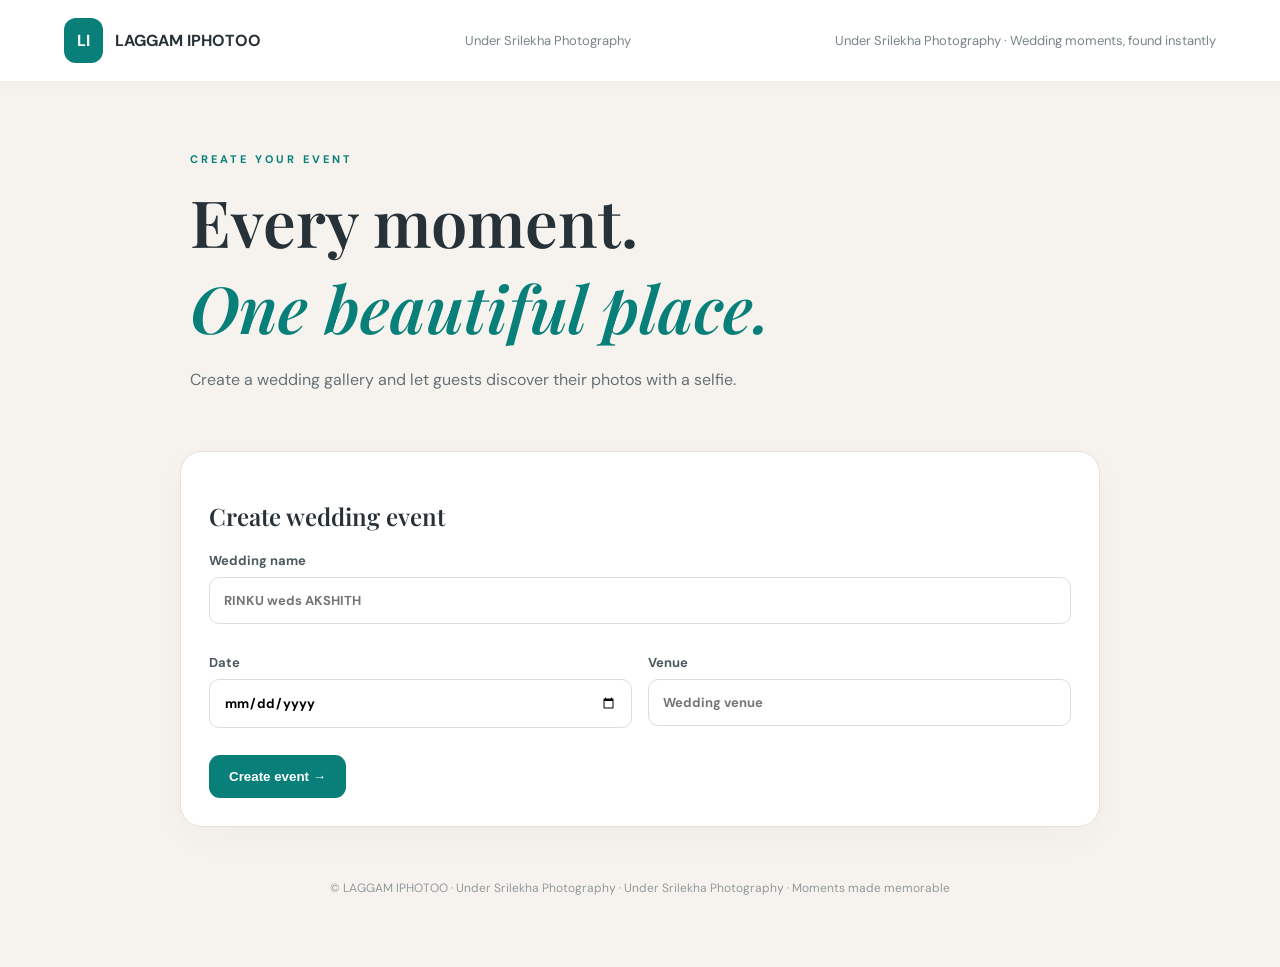
==== static/index.html @ aba1d972 "LAGGAM IPHOTOO wedding platform" ====
<!doctype html><html><head><meta charset="utf-8"><meta name="viewport" content="width=device-width,initial-scale=1"><title>LAGGAM IPHOTOO | Wedding memories</title><link rel="stylesheet" href="/static/style.css"></head><body><nav><div class="logo">LI</div><b>LAGGAM IPHOTOO</b><span>Under Srilekha Photography</span><span>Under Srilekha Photography · Wedding moments, found instantly</span></nav><main><section class="hero"><div class="eyebrow">CREATE YOUR EVENT</div><h1>Every moment.<br><em>One beautiful place.</em></h1><p>Create a wedding gallery and let guests discover their photos with a selfie.</p></section><section class="panel"><h2>Create wedding event</h2><form id="create"><label>Wedding name<input name="name" placeholder="RINKU weds AKSHITH" required></label><div class="two"><label>Date<input name="date" type="date"></label><label>Venue<input name="venue" placeholder="Wedding venue"></label></div><button>Create event →</button></form><div id="result"></div></section><footer>© LAGGAM IPHOTOO · Under Srilekha Photography · Under Srilekha Photography · Moments made memorable</footer></main><script>document.querySelector('#create').onsubmit=async e=>{e.preventDefault();let r=await fetch('/api/events',{method:'POST',body:new FormData(e.target)});let d=await r.json();document.querySelector('#result').innerHTML=`<div class="success">Event created: <b>${d.event.name}</b> · ${d.event.id}<br><a href="${d.admin_url}">Open event admin</a> · <a href="${d.guest_url}">Preview guest page</a><br><img class="qr" src="/api/events/${d.event.id}/qr" onerror="this.style.display='none'"><small>QR generation needs PUBLIC_BASE_URL configured.</small></div>`}</script></body></html>
---- static/style.css ----
@import url('https://fonts.googleapis.com/css2?family=DM+Sans:wght@400;500;700&family=Playfair+Display:wght@500;600;700&display=swap');:root{--teal:#087f78;--gold:#d6ad65;--ink:#263238;--cream:#fffaf2}*{box-sizing:border-box}body{margin:0;background:#f6f3ef;color:var(--ink);font-family:'DM Sans',sans-serif}nav{display:flex;align-items:center;gap:12px;padding:18px max(5vw,20px);background:white;box-shadow:0 2px 14px #00000008}nav span{margin-left:auto;color:#78858a;font-size:13px}.logo{background:var(--teal);color:white;font-weight:700;border-radius:12px;padding:12px 13px}main{max-width:960px;margin:36px auto;padding:0 20px}.hero{padding:35px 10px 24px}.eyebrow{letter-spacing:3px;color:var(--teal);font-size:11px;font-weight:700}.hero h1,.wedding h1{font:600 clamp(38px,7vw,65px) 'Playfair Display',serif;margin:12px 0}.hero h1 em{color:var(--teal)}.hero p{color:#657176;max-width:550px;line-height:1.7}.panel,.wedding{background:white;border:1px solid #e8e1d8;border-radius:22px;padding:28px;margin:18px 0;box-shadow:0 12px 35px #3b241008}.panel h2{font:600 24px 'Playfair Display',serif}label{display:block;font-size:13px;font-weight:700;margin:15px 0;color:#4c5a5d}input{display:block;width:100%;margin-top:8px;border:1px solid #d9dfdd;border-radius:10px;padding:14px;font:inherit;background:#fff}button{background:var(--teal);color:white;border:0;border-radius:11px;padding:14px 20px;font-weight:700;cursor:pointer;margin-top:12px}button:hover{filter:brightness(.94)}.two{display:grid;grid-template-columns:1fr 1fr;gap:16px}.success{margin-top:20px;padding:18px;background:#edf8f4;border-radius:12px;line-height:2}.qr{width:190px;max-width:100%;display:block;margin:15px auto}.wedding{text-align:center;padding:clamp(35px,8vw,75px) 25px;background:linear-gradient(135deg,#fffaf2,#f8e8df);border-color:#ead5b4}.wedding h1{font-size:clamp(35px,8vw,62px);color:#7d3045}.wedding p{color:#74656a;line-height:1.7}.ornament{color:var(--gold);margin:20px}.hidden{display:none}.gallery{display:grid;grid-template-columns:repeat(auto-fill,minmax(160px,1fr));gap:14px;margin-top:20px}.gallery article{background:#fff;border:1px solid #e6e6e6;border-radius:12px;overflow:hidden}.gallery img{width:100%;height:190px;object-fit:cover}.gallery a{display:block;padding:10px;color:var(--teal);font-weight:700}footer{text-align:center;color:#92999a;padding:35px;font-size:12px}@media(max-width:600px){main{margin:15px auto}.two{grid-template-columns:1fr}nav span{font-size:11px}.panel{padding:20px}}
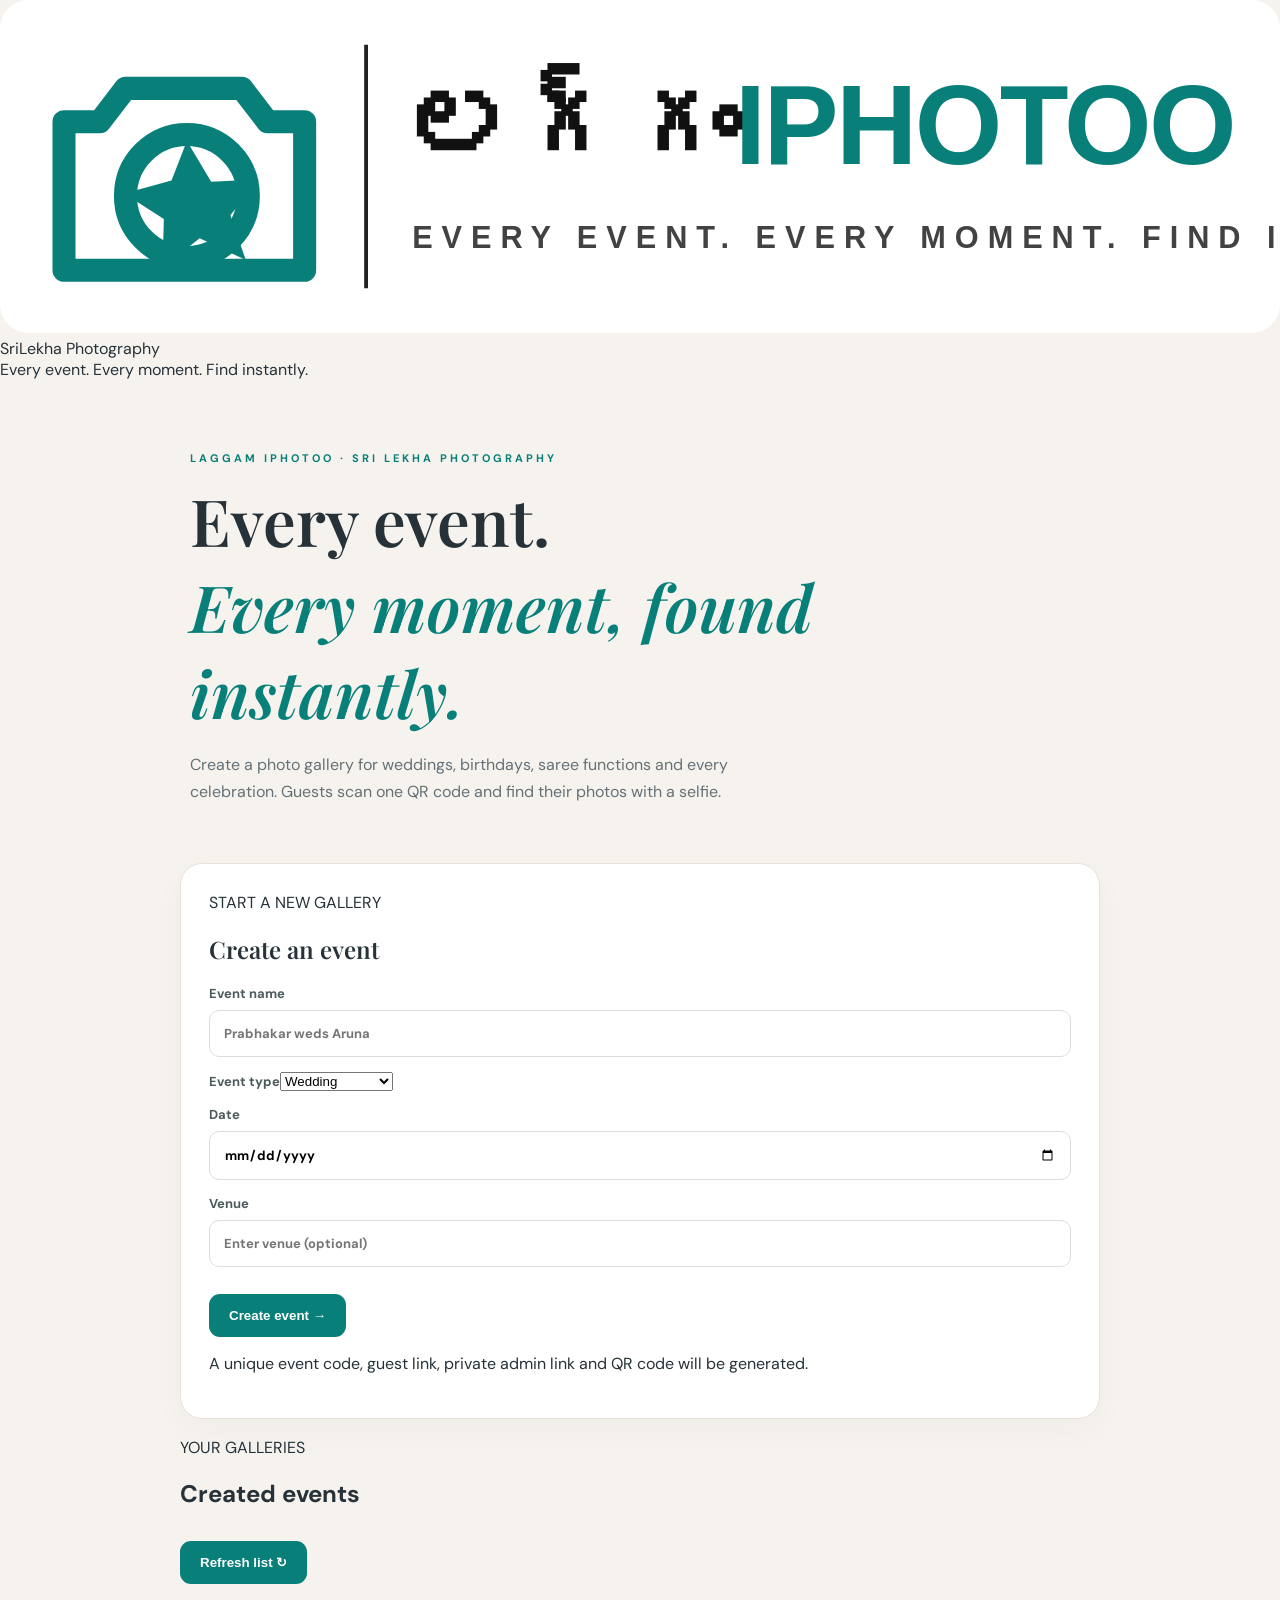
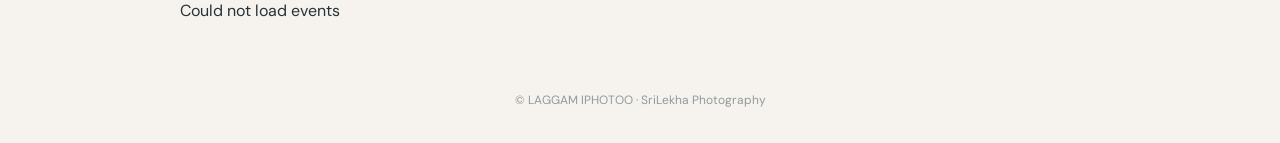
==== commit a8b81804: "Refresh event branding and event management UI" ====
--- a/static/index.html
+++ b/static/index.html
@@ -1 +1,37 @@
-<!doctype html><html><head><meta charset="utf-8"><meta name="viewport" content="width=device-width,initial-scale=1"><title>LAGGAM IPHOTOO | Wedding memories</title><link rel="stylesheet" href="/static/style.css"></head><body><nav><div class="logo">LI</div><b>LAGGAM IPHOTOO</b><span>Under Srilekha Photography</span><span>Under Srilekha Photography · Wedding moments, found instantly</span></nav><main><section class="hero"><div class="eyebrow">CREATE YOUR EVENT</div><h1>Every moment.<br><em>One beautiful place.</em></h1><p>Create a wedding gallery and let guests discover their photos with a selfie.</p></section><section class="panel"><h2>Create wedding event</h2><form id="create"><label>Wedding name<input name="name" placeholder="RINKU weds AKSHITH" required></label><div class="two"><label>Date<input name="date" type="date"></label><label>Venue<input name="venue" placeholder="Wedding venue"></label></div><button>Create event →</button></form><div id="result"></div></section><footer>© LAGGAM IPHOTOO · Under Srilekha Photography · Under Srilekha Photography · Moments made memorable</footer></main><script>document.querySelector('#create').onsubmit=async e=>{e.preventDefault();let r=await fetch('/api/events',{method:'POST',body:new FormData(e.target)});let d=await r.json();document.querySelector('#result').innerHTML=`<div class="success">Event created: <b>${d.event.name}</b> · ${d.event.id}<br><a href="${d.admin_url}">Open event admin</a> · <a href="${d.guest_url}">Preview guest page</a><br><img class="qr" src="/api/events/${d.event.id}/qr" onerror="this.style.display='none'"><small>QR generation needs PUBLIC_BASE_URL configured.</small></div>`}</script></body></html>+<!doctype html>
+<html lang="en"><head><meta charset="utf-8"><meta name="viewport" content="width=device-width,initial-scale=1"><meta name="theme-color" content="#087f78"><title>LAGGAM IPHOTOO | Every event, every moment</title><link rel="stylesheet" href="/static/style.css"></head>
+<body>
+<header class="site-header"><a class="brand" href="/"><img src="/static/logo.svg" alt="LAGGAM IPHOTOO logo"></a><div class="studio-name">SriLekha Photography</div><span class="header-tagline">Every event. Every moment. Find instantly.</span></header>
+<main class="shell">
+<section class="hero"><div class="eyebrow">LAGGAM IPHOTOO · SRI LEKHA PHOTOGRAPHY</div><h1>Every event.<br><em>Every moment, found instantly.</em></h1><p>Create a photo gallery for weddings, birthdays, saree functions and every celebration. Guests scan one QR code and find their photos with a selfie.</p></section>
+<section class="panel" id="create-panel"><div class="section-kicker">START A NEW GALLERY</div><h2>Create an event</h2><form id="create-form">
+<label>Event name<input name="name" placeholder="Prabhakar weds Aruna" maxlength="100" required></label>
+<div class="form-grid"><label>Event type<select name="event_type" required><option>Wedding</option><option>Birthday</option><option>Saree Function</option><option>Engagement</option><option>Reception</option><option>Anniversary</option><option>Other Event</option></select></label><label>Date<input name="date" type="date"></label></div>
+<label>Venue<input name="venue" placeholder="Enter venue (optional)" maxlength="160"></label>
+<button class="primary" type="submit">Create event <span>→</span></button><p class="form-note">A unique event code, guest link, private admin link and QR code will be generated.</p></form><div id="created-result" aria-live="polite"></div></section>
+<section class="events-section"><div class="events-heading"><div><div class="section-kicker">YOUR GALLERIES</div><h2>Created events</h2></div><button class="secondary small" id="refresh-events" type="button">Refresh list ↻</button></div><div id="events-list" class="events-grid"><p class="muted">Loading saved events…</p></div></section>
+</main><footer>© LAGGAM IPHOTOO <span>·</span> SriLekha Photography</footer>
+<script>
+const $=s=>document.querySelector(s);
+const base=location.origin;
+const savedKey='laggam-iphotoo-admin-links';
+function readLinks(){try{return JSON.parse(localStorage.getItem(savedKey)||'{}')}catch{return {}}}
+function saveLink(id,url){const a=readLinks();a[id]=url;localStorage.setItem(savedKey,JSON.stringify(a))}
+function esc(s){return String(s??'').replace(/[&<>"']/g,c=>({'&':'&amp;','<':'&lt;','>':'&gt;','"':'&quot;',"'":'&#39;'}[c]))}
+async function loadEvents(){
+ const box=$('#events-list');box.innerHTML='<p class="muted">Loading saved events…</p>';
+ try{const r=await fetch('/api/events');if(!r.ok)throw new Error('Could not load events');const items=await r.json();
+ if(!items.length){box.innerHTML='<div class="empty-state">No events yet. Create your first event above.</div>';return}
+ const links=readLinks();box.innerHTML=items.map(ev=>{const admin=links[ev.id];return `<article class="event-card"><div class="event-card-top"><span class="event-type">${esc(ev.event_type||'Event')}</span><span class="event-code">${esc(ev.id)}</span></div><h3>${esc(ev.name)}</h3><p class="muted">${esc(ev.date||'Date not set')} ${ev.venue?'· '+esc(ev.venue):''}</p><div class="event-stats">${Number(ev.photo_count)||0} photos uploaded</div><div class="event-actions"><a class="text-link" href="/event/${encodeURIComponent(ev.id)}" target="_blank">Guest page</a><a class="text-link" href="/api/events/${encodeURIComponent(ev.id)}/qr" target="_blank">QR code</a>${admin?`<a class="text-link" href="${esc(admin)}" target="_blank">Admin</a>`:'<span class="muted tiny">Private admin link saved only on the browser that created this event</span>'}</div></article>`}).join('');
+ }catch(e){box.innerHTML='<p class="error">'+esc(e.message)+'</p>'}
+}
+$('#create-form').addEventListener('submit',async e=>{
+ e.preventDefault();const btn=e.target.querySelector('button[type=submit]');btn.disabled=true;btn.textContent='Creating…';
+ try{const r=await fetch('/api/events',{method:'POST',body:new FormData(e.target)});const d=await r.json();if(!r.ok)throw new Error(d.detail||'Event could not be created');
+ saveLink(d.event.id,d.admin_url);
+ $('#created-result').innerHTML=`<div class="created-card"><div class="success-kicker">EVENT CREATED</div><h3>${esc(d.event.name)}</h3><div class="created-code">Event code: <strong>${esc(d.event.id)}</strong> <button class="copy-button" id="copy-code" type="button">Copy code</button></div><div class="created-actions"><a class="primary-link" href="${esc(d.admin_url)}" target="_blank">Open event admin ↗</a><a class="text-link" href="${esc(d.guest_url)}" target="_blank">Preview guest page</a></div><img class="qr-large" src="${esc(d.qr_url)}" alt="Guest QR code"><p class="muted tiny">Keep the private admin link safe. Print or share the guest QR code.</p></div>`;
+ $('#copy-code').onclick=()=>navigator.clipboard?.writeText(d.event.id);e.target.reset();await loadEvents();$('#created-result').scrollIntoView({behavior:'smooth',block:'nearest'});
+ }catch(err){$('#created-result').innerHTML='<p class="error">'+esc(err.message)+'</p>'}finally{btn.disabled=false;btn.innerHTML='Create event <span>→</span>'}
+});
+$('#refresh-events').onclick=loadEvents;loadEvents();
+</script></body></html>
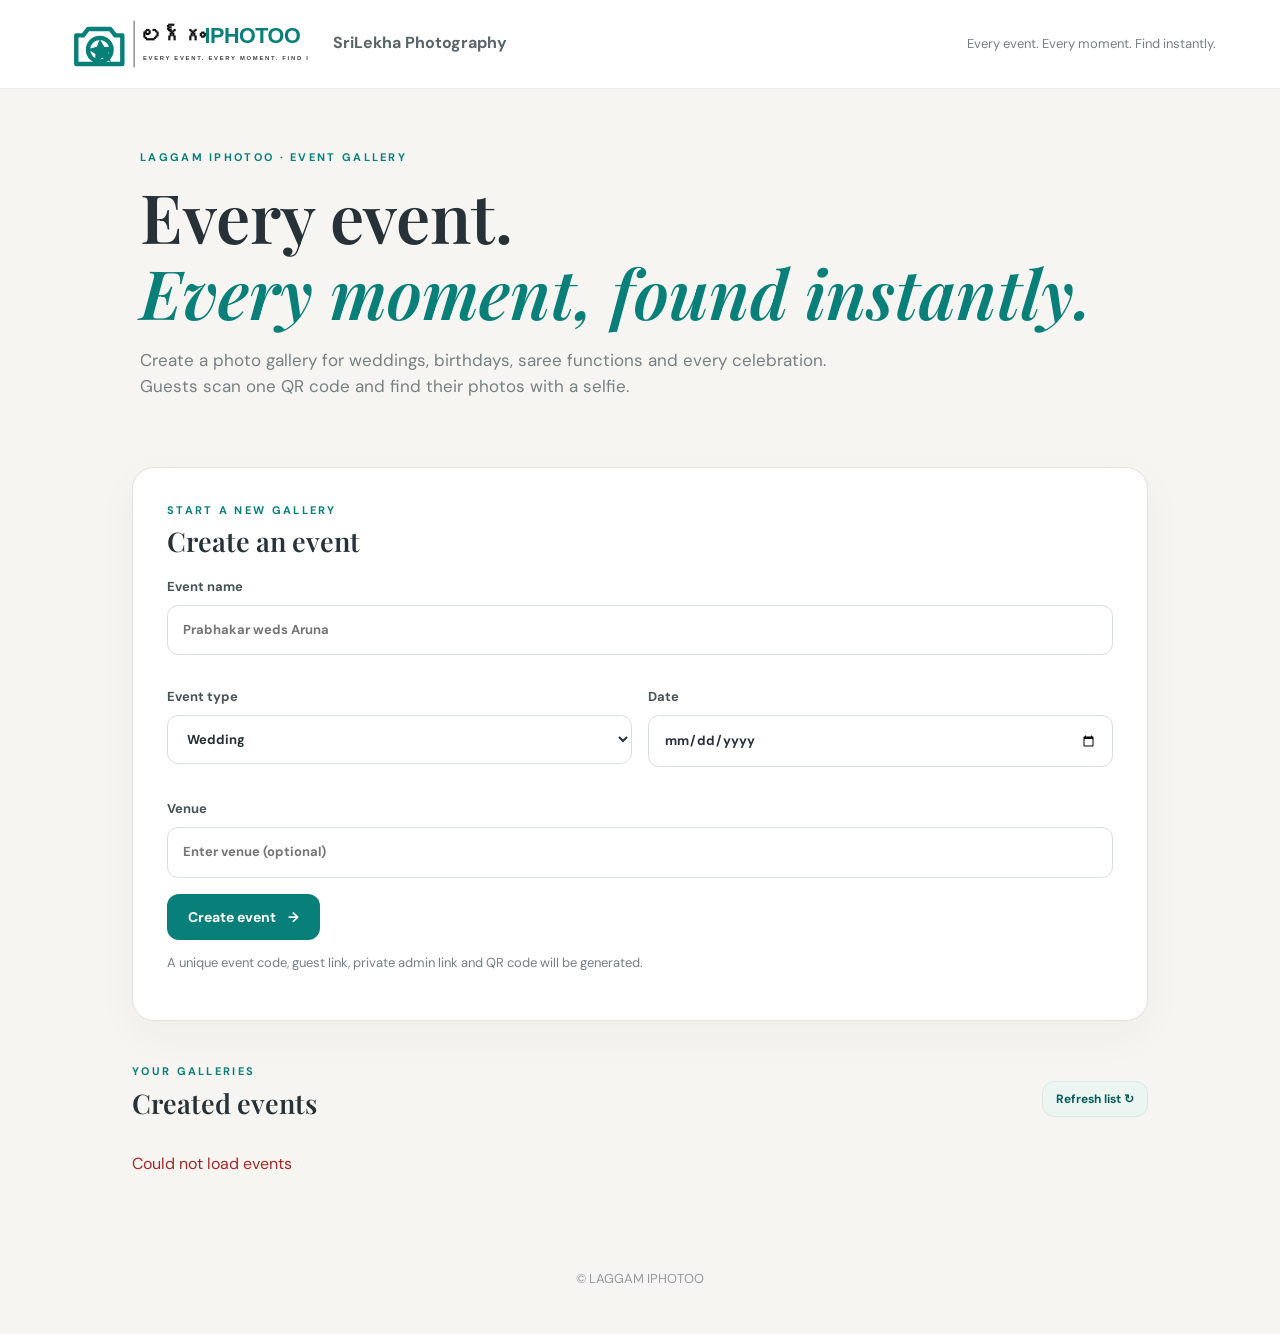
==== commit 983b6e8e: "Keep SriLekha Photography branding in header only" ====
--- a/static/index.html
+++ b/static/index.html
@@ -3,14 +3,14 @@
 <body>
 <header class="site-header"><a class="brand" href="/"><img src="/static/logo.svg" alt="LAGGAM IPHOTOO logo"></a><div class="studio-name">SriLekha Photography</div><span class="header-tagline">Every event. Every moment. Find instantly.</span></header>
 <main class="shell">
-<section class="hero"><div class="eyebrow">LAGGAM IPHOTOO · SRI LEKHA PHOTOGRAPHY</div><h1>Every event.<br><em>Every moment, found instantly.</em></h1><p>Create a photo gallery for weddings, birthdays, saree functions and every celebration. Guests scan one QR code and find their photos with a selfie.</p></section>
+<section class="hero"><div class="eyebrow">LAGGAM IPHOTOO · EVENT GALLERY</div><h1>Every event.<br><em>Every moment, found instantly.</em></h1><p>Create a photo gallery for weddings, birthdays, saree functions and every celebration. Guests scan one QR code and find their photos with a selfie.</p></section>
 <section class="panel" id="create-panel"><div class="section-kicker">START A NEW GALLERY</div><h2>Create an event</h2><form id="create-form">
 <label>Event name<input name="name" placeholder="Prabhakar weds Aruna" maxlength="100" required></label>
 <div class="form-grid"><label>Event type<select name="event_type" required><option>Wedding</option><option>Birthday</option><option>Saree Function</option><option>Engagement</option><option>Reception</option><option>Anniversary</option><option>Other Event</option></select></label><label>Date<input name="date" type="date"></label></div>
 <label>Venue<input name="venue" placeholder="Enter venue (optional)" maxlength="160"></label>
 <button class="primary" type="submit">Create event <span>→</span></button><p class="form-note">A unique event code, guest link, private admin link and QR code will be generated.</p></form><div id="created-result" aria-live="polite"></div></section>
 <section class="events-section"><div class="events-heading"><div><div class="section-kicker">YOUR GALLERIES</div><h2>Created events</h2></div><button class="secondary small" id="refresh-events" type="button">Refresh list ↻</button></div><div id="events-list" class="events-grid"><p class="muted">Loading saved events…</p></div></section>
-</main><footer>© LAGGAM IPHOTOO <span>·</span> SriLekha Photography</footer>
+</main><footer>© LAGGAM IPHOTOO</footer>
 <script>
 const $=s=>document.querySelector(s);
 const base=location.origin;
--- a/static/style.css
+++ b/static/style.css
@@ -1 +1,15 @@
-@import url('https://fonts.googleapis.com/css2?family=DM+Sans:wght@400;500;700&family=Playfair+Display:wght@500;600;700&display=swap');:root{--teal:#087f78;--gold:#d6ad65;--ink:#263238;--cream:#fffaf2}*{box-sizing:border-box}body{margin:0;background:#f6f3ef;color:var(--ink);font-family:'DM Sans',sans-serif}nav{display:flex;align-items:center;gap:12px;padding:18px max(5vw,20px);background:white;box-shadow:0 2px 14px #00000008}nav span{margin-left:auto;color:#78858a;font-size:13px}.logo{background:var(--teal);color:white;font-weight:700;border-radius:12px;padding:12px 13px}main{max-width:960px;margin:36px auto;padding:0 20px}.hero{padding:35px 10px 24px}.eyebrow{letter-spacing:3px;color:var(--teal);font-size:11px;font-weight:700}.hero h1,.wedding h1{font:600 clamp(38px,7vw,65px) 'Playfair Display',serif;margin:12px 0}.hero h1 em{color:var(--teal)}.hero p{color:#657176;max-width:550px;line-height:1.7}.panel,.wedding{background:white;border:1px solid #e8e1d8;border-radius:22px;padding:28px;margin:18px 0;box-shadow:0 12px 35px #3b241008}.panel h2{font:600 24px 'Playfair Display',serif}label{display:block;font-size:13px;font-weight:700;margin:15px 0;color:#4c5a5d}input{display:block;width:100%;margin-top:8px;border:1px solid #d9dfdd;border-radius:10px;padding:14px;font:inherit;background:#fff}button{background:var(--teal);color:white;border:0;border-radius:11px;padding:14px 20px;font-weight:700;cursor:pointer;margin-top:12px}button:hover{filter:brightness(.94)}.two{display:grid;grid-template-columns:1fr 1fr;gap:16px}.success{margin-top:20px;padding:18px;background:#edf8f4;border-radius:12px;line-height:2}.qr{width:190px;max-width:100%;display:block;margin:15px auto}.wedding{text-align:center;padding:clamp(35px,8vw,75px) 25px;background:linear-gradient(135deg,#fffaf2,#f8e8df);border-color:#ead5b4}.wedding h1{font-size:clamp(35px,8vw,62px);color:#7d3045}.wedding p{color:#74656a;line-height:1.7}.ornament{color:var(--gold);margin:20px}.hidden{display:none}.gallery{display:grid;grid-template-columns:repeat(auto-fill,minmax(160px,1fr));gap:14px;margin-top:20px}.gallery article{background:#fff;border:1px solid #e6e6e6;border-radius:12px;overflow:hidden}.gallery img{width:100%;height:190px;object-fit:cover}.gallery a{display:block;padding:10px;color:var(--teal);font-weight:700}footer{text-align:center;color:#92999a;padding:35px;font-size:12px}@media(max-width:600px){main{margin:15px auto}.two{grid-template-columns:1fr}nav span{font-size:11px}.panel{padding:20px}}+@import url('https://fonts.googleapis.com/css2?family=DM+Sans:wght@400;500;600;700&family=Playfair+Display:wght@500;600;700&family=Noto+Sans+Telugu:wght@500;700&display=swap');
+:root{--teal:#087f78;--teal-dark:#075e59;--gold:#d5ad64;--ink:#263238;--muted:#758084;--cream:#fbf7f0;--border:#e7e1d8;--rose:#80334b}
+*{box-sizing:border-box}body{margin:0;background:#f7f5f1;color:var(--ink);font-family:'DM Sans',sans-serif;line-height:1.55}
+.site-header{min-height:82px;padding:12px clamp(18px,5vw,70px);background:#fff;display:flex;align-items:center;gap:24px;border-bottom:1px solid #eee;position:sticky;top:0;z-index:10}
+.brand{display:flex;align-items:center;min-width:240px}.brand img{width:245px;max-width:100%;height:auto;display:block}.studio-name{font-weight:700;color:#596569;white-space:nowrap}.header-tagline{margin-left:auto;color:var(--muted);font-size:13px;text-align:right}
+.shell{max-width:1060px;margin:38px auto;padding:0 22px}.hero{padding:22px 8px 30px}.eyebrow,.section-kicker{color:var(--teal);font-size:11px;letter-spacing:2.3px;font-weight:700;text-transform:uppercase}.hero h1{font:600 clamp(38px,6.5vw,68px)/1.12 'Playfair Display',serif;margin:12px 0 14px}.hero h1 em{color:var(--teal)}.hero p{max-width:720px;color:var(--muted);font-size:17px}
+.panel{background:#fff;border:1px solid var(--border);border-radius:22px;padding:clamp(20px,4vw,34px);margin:20px 0;box-shadow:0 14px 40px #3c28100a}.panel h2,.events-section h2{font:600 27px 'Playfair Display',serif;margin:4px 0 20px}.panel h2{margin-bottom:18px}
+label{display:block;font-size:13px;font-weight:700;color:#465457;margin:16px 0}input,select{display:block;width:100%;margin-top:8px;padding:14px 15px;border:1px solid #d9dfdc;border-radius:11px;font:inherit;background:white;color:var(--ink);min-height:48px}input:focus,select:focus{outline:2px solid #b9dfd8;border-color:var(--teal)}
+.form-grid{display:grid;grid-template-columns:1fr 1fr;gap:16px}.primary,.secondary{border:0;border-radius:12px;padding:14px 21px;font:700 14px 'DM Sans',sans-serif;cursor:pointer;display:inline-flex;align-items:center;justify-content:center;gap:12px;text-decoration:none}.primary{background:var(--teal);color:white}.primary:hover,.primary-link:hover{background:var(--teal-dark)}.primary:disabled{opacity:.6;cursor:wait}.secondary{background:#edf5f3;color:var(--teal-dark);border:1px solid #d8eae6}.small{padding:9px 13px;font-size:12px}.form-note,.muted{color:var(--muted);font-size:13px}.created-card{margin-top:24px;padding:22px;border-radius:16px;background:#eff8f5;border:1px solid #d8ebe5}.success-kicker{font-size:11px;letter-spacing:2px;color:var(--teal);font-weight:700}.created-card h3{font:600 24px 'Playfair Display',serif;margin:7px 0}.created-code{display:flex;align-items:center;gap:9px;flex-wrap:wrap}.copy-button{border:1px solid #c9dfd9;background:white;color:var(--teal-dark);padding:5px 9px;border-radius:7px}.created-actions,.event-actions{display:flex;gap:15px;align-items:center;flex-wrap:wrap;margin-top:14px}.primary-link{background:var(--teal);color:#fff;border-radius:9px;padding:10px 13px;text-decoration:none;font-weight:700;font-size:13px}.text-link,.back-link{color:var(--teal-dark);font-weight:700;font-size:13px}.qr-large{display:block;width:190px;max-width:80%;background:white;padding:10px;border:1px solid var(--border);border-radius:12px;margin:18px auto}
+.events-section{margin:42px 0}.events-heading{display:flex;justify-content:space-between;align-items:center;gap:15px}.events-section h2{margin:5px 0 15px}.events-grid{display:grid;grid-template-columns:repeat(auto-fit,minmax(250px,1fr));gap:15px}.event-card{background:white;border:1px solid var(--border);border-radius:16px;padding:18px;box-shadow:0 8px 24px #3c281008}.event-card-top{display:flex;justify-content:space-between;gap:10px;align-items:center}.event-type,.event-code,.event-code-badge,.status-pill{font-size:10px;letter-spacing:.8px;font-weight:700;border-radius:40px;padding:5px 9px;background:#eaf5f2;color:var(--teal-dark)}.event-code{background:#f3f1ec;color:#697174}.event-card h3{font:600 21px 'Playfair Display',serif;margin:14px 0 4px}.event-stats{font-size:12px;color:var(--muted);margin-top:10px}.event-actions{border-top:1px solid #eee;margin-top:15px;padding-top:13px}.tiny{font-size:11px}.empty-state{background:white;padding:25px;border:1px dashed #d6dedb;border-radius:14px;color:var(--muted)}
+footer{text-align:center;color:#939b9b;padding:34px 15px 45px;font-size:13px}footer span{color:var(--gold)}
+.guest-shell{max-width:840px}.event-cover{border:1px solid #ead7ba;border-radius:32px;padding:clamp(35px,8vw,80px) clamp(24px,7vw,70px);text-align:center;background:linear-gradient(140deg,#fffaf2,#f7e8df);box-shadow:0 18px 45px #60442a0d}.event-cover h1{font:600 clamp(35px,7.5vw,64px)/1.17 'Playfair Display',serif;color:var(--rose);margin:18px auto;max-width:700px;overflow-wrap:anywhere}.event-meta{color:#80777a}.gold-divider{color:var(--gold);font-size:22px;margin:28px}.cover-copy{max-width:500px;margin:0 auto 30px;color:#746a6e;font-size:18px}.find-button{font-size:17px;padding:18px 30px}
+.admin-shell{max-width:1000px}.back-link{text-decoration:none}.admin-title{display:flex;justify-content:space-between;align-items:center;gap:15px;padding:22px 0}.admin-title h1{font:600 clamp(28px,5vw,44px) 'Playfair Display',serif;margin:5px 0}.event-code-badge{font-size:12px;padding:10px 13px}.status-pill{background:#ecf7ed;color:#327340}.instruction-box{background:#f4f8f7;padding:15px 18px;border-radius:12px;font-size:13px}.instruction-box ol{padding-left:20px;margin-bottom:0}.instruction-box li{margin:5px 0}.warning-note,.privacy-note{background:#fff8e9;border-left:3px solid var(--gold);padding:12px 14px;color:#6e604b;font-size:12px;border-radius:5px}.privacy-note{background:#f3f7f6;border-left-color:var(--teal)}
+.gallery{display:grid;grid-template-columns:repeat(auto-fill,minmax(155px,1fr));gap:13px;margin-top:18px}.gallery article{background:white;border:1px solid var(--border);border-radius:12px;overflow:hidden}.gallery img{width:100%;height:185px;object-fit:cover;display:block}.gallery a{display:block;padding:10px;color:var(--teal-dark);font-size:13px;font-weight:700}.consent-row{display:flex;gap:10px;align-items:flex-start;font-size:12px;font-weight:500;line-height:1.5}.consent-row input{width:18px;min-width:18px;height:18px;min-height:18px;margin:2px 0 0}.status-message{margin:16px 0;color:var(--teal-dark);font-size:14px}.error{color:#a12828}.hidden{display:none!important}
+@media(max-width:680px){.site-header{gap:10px;padding:10px 13px;flex-wrap:wrap}.brand{min-width:0;width:58%}.brand img{width:100%;max-width:230px}.studio-name{font-size:11px}.header-tagline{display:none}.shell{margin:18px auto;padding:0 14px}.form-grid{grid-template-columns:1fr;gap:0}.hero p{font-size:15px}.events-heading{align-items:flex-start}.event-actions{gap:11px}.event-cover{border-radius:23px}.admin-title{align-items:flex-start;flex-direction:column}.panel{border-radius:17px}.cover-copy{font-size:16px}}
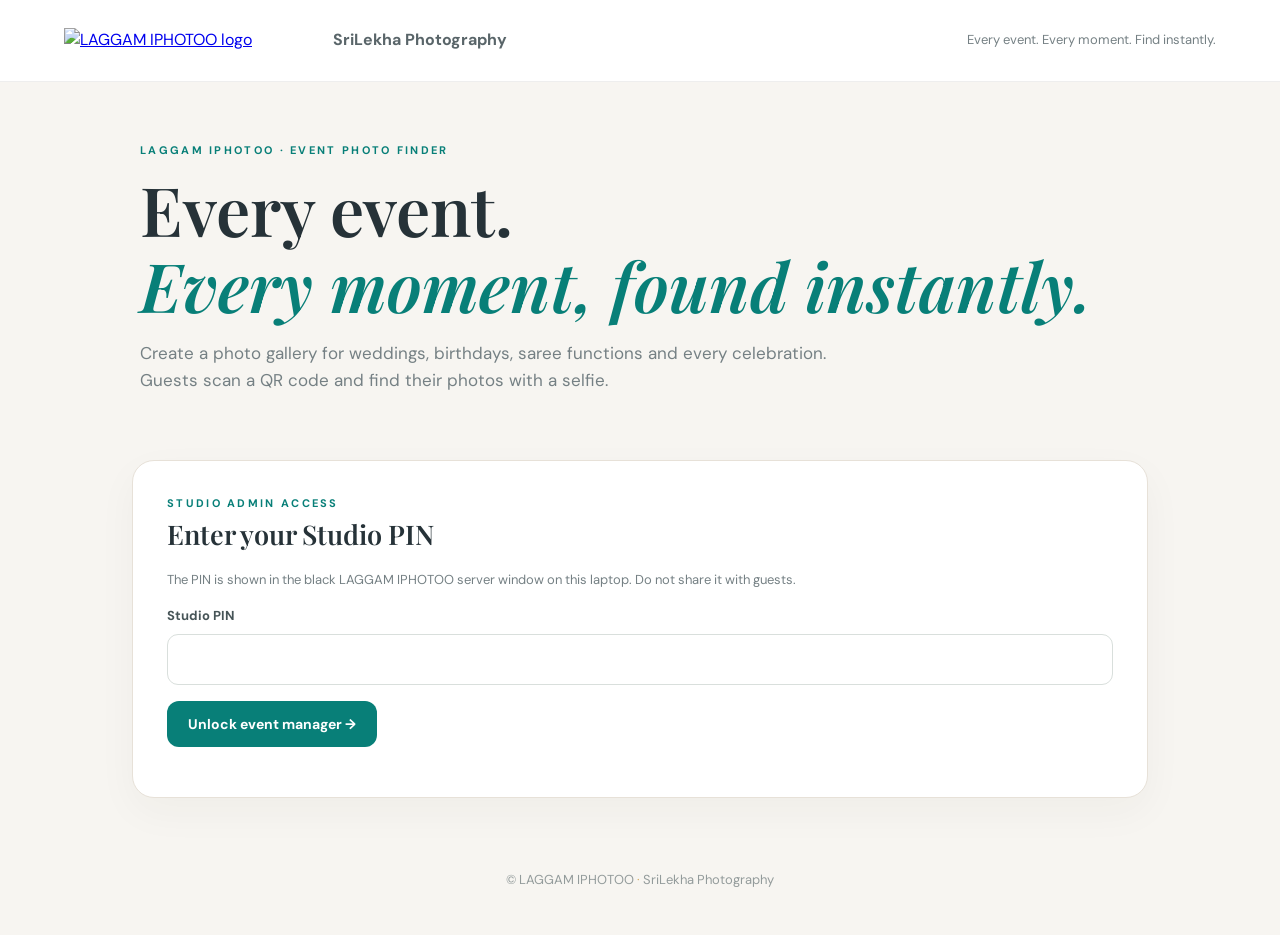
==== commit 54c8faef: "Build event pages for local folder monitoring" ====
--- a/static/index.html
+++ b/static/index.html
@@ -1,37 +1,53 @@
 <!doctype html>
 <html lang="en"><head><meta charset="utf-8"><meta name="viewport" content="width=device-width,initial-scale=1"><meta name="theme-color" content="#087f78"><title>LAGGAM IPHOTOO | Every event, every moment</title><link rel="stylesheet" href="/static/style.css"></head>
 <body>
-<header class="site-header"><a class="brand" href="/"><img src="/static/logo.svg" alt="LAGGAM IPHOTOO logo"></a><div class="studio-name">SriLekha Photography</div><span class="header-tagline">Every event. Every moment. Find instantly.</span></header>
+<header class="site-header"><a class="brand" href="/"><img src="/static/logo-laggam.jpg" alt="LAGGAM IPHOTOO logo"></a><div class="studio-name">SriLekha Photography</div><span class="header-tagline">Every event. Every moment. Find instantly.</span></header>
 <main class="shell">
-<section class="hero"><div class="eyebrow">LAGGAM IPHOTOO · EVENT GALLERY</div><h1>Every event.<br><em>Every moment, found instantly.</em></h1><p>Create a photo gallery for weddings, birthdays, saree functions and every celebration. Guests scan one QR code and find their photos with a selfie.</p></section>
+<section class="hero"><div class="eyebrow">LAGGAM IPHOTOO · EVENT PHOTO FINDER</div><h1>Every event.<br><em>Every moment, found instantly.</em></h1><p>Create a photo gallery for weddings, birthdays, saree functions and every celebration. Guests scan a QR code and find their photos with a selfie.</p></section>
+<section id="pin-panel" class="panel pin-panel"><div class="section-kicker">STUDIO ADMIN ACCESS</div><h2>Enter your Studio PIN</h2><p class="muted">The PIN is shown in the black LAGGAM IPHOTOO server window on this laptop. Do not share it with guests.</p><form id="pin-form"><label>Studio PIN<input id="studio-pin" type="password" autocomplete="current-password" required></label><button class="primary" type="submit">Unlock event manager →</button></form><p id="pin-message" class="error" aria-live="polite"></p></section>
+<div id="manager" class="hidden">
+<section class="server-status"><span class="live-dot"></span><div><strong>Laptop photo server is running</strong><p id="tunnel-state" class="muted">Checking the guest link…</p></div><button class="secondary small" id="refresh-status" type="button">Refresh ↻</button></section>
 <section class="panel" id="create-panel"><div class="section-kicker">START A NEW GALLERY</div><h2>Create an event</h2><form id="create-form">
 <label>Event name<input name="name" placeholder="Prabhakar weds Aruna" maxlength="100" required></label>
 <div class="form-grid"><label>Event type<select name="event_type" required><option>Wedding</option><option>Birthday</option><option>Saree Function</option><option>Engagement</option><option>Reception</option><option>Anniversary</option><option>Other Event</option></select></label><label>Date<input name="date" type="date"></label></div>
 <label>Venue<input name="venue" placeholder="Enter venue (optional)" maxlength="160"></label>
-<button class="primary" type="submit">Create event <span>→</span></button><p class="form-note">A unique event code, guest link, private admin link and QR code will be generated.</p></form><div id="created-result" aria-live="polite"></div></section>
-<section class="events-section"><div class="events-heading"><div><div class="section-kicker">YOUR GALLERIES</div><h2>Created events</h2></div><button class="secondary small" id="refresh-events" type="button">Refresh list ↻</button></div><div id="events-list" class="events-grid"><p class="muted">Loading saved events…</p></div></section>
-</main><footer>© LAGGAM IPHOTOO</footer>
+<button class="primary" type="submit">Create event <span>→</span></button><p class="form-note">The event code, guest QR and private admin link are generated automatically.</p></form><div id="created-result" aria-live="polite"></div></section>
+<section class="events-section"><div class="events-heading"><div><div class="section-kicker">LOCAL EVENT RECORDS</div><h2>Created events</h2></div><button class="secondary small" id="refresh-events" type="button">Refresh list ↻</button></div><div id="events-list" class="events-grid"><p class="muted">Loading saved events…</p></div></section>
+</div></main>
+<footer>© LAGGAM IPHOTOO <span>·</span> SriLekha Photography</footer>
 <script>
-const $=s=>document.querySelector(s);
-const base=location.origin;
-const savedKey='laggam-iphotoo-admin-links';
-function readLinks(){try{return JSON.parse(localStorage.getItem(savedKey)||'{}')}catch{return {}}}
-function saveLink(id,url){const a=readLinks();a[id]=url;localStorage.setItem(savedKey,JSON.stringify(a))}
+const $=s=>document.querySelector(s), keyName='laggam_studio_pin', linksName='laggam_event_admin_links';
+function pin(){return sessionStorage.getItem(keyName)||''}
+function readLinks(){try{return JSON.parse(localStorage.getItem(linksName)||'{}')}catch(e){return {}}}
 function esc(s){return String(s??'').replace(/[&<>"']/g,c=>({'&':'&amp;','<':'&lt;','>':'&gt;','"':'&quot;',"'":'&#39;'}[c]))}
+function auth(){return {'X-Owner-Pin':pin()}}
+async function unlock(value){
+ const r=await fetch('/api/admin/verify',{method:'POST',headers:{'X-Owner-Pin':value}});
+ if(!r.ok)throw new Error('PIN is incorrect. Check the black server window on this laptop.');
+ sessionStorage.setItem(keyName,value);$('#pin-panel').classList.add('hidden');$('#manager').classList.remove('hidden');await loadEvents();await refreshStatus();
+}
+$('#pin-form').onsubmit=async e=>{e.preventDefault();$('#pin-message').textContent='';try{await unlock($('#studio-pin').value)}catch(err){$('#pin-message').textContent=err.message}};
+if(pin())unlock(pin()).catch(()=>{sessionStorage.removeItem(keyName)});
+async function refreshStatus(){
+ try{const r=await fetch('/api/system/status');const d=await r.json();$('#tunnel-state').textContent=d.public_url?'Guest link ready: '+d.public_url:'No public guest link yet. Keep the server window open and wait for the Cloudflare URL.'}
+ catch(e){$('#tunnel-state').textContent='Unable to read server status'}
+}
 async function loadEvents(){
  const box=$('#events-list');box.innerHTML='<p class="muted">Loading saved events…</p>';
- try{const r=await fetch('/api/events');if(!r.ok)throw new Error('Could not load events');const items=await r.json();
+ try{const r=await fetch('/api/events',{headers:auth()});if(!r.ok)throw new Error('Studio access expired. Enter the PIN again.');const items=await r.json();
  if(!items.length){box.innerHTML='<div class="empty-state">No events yet. Create your first event above.</div>';return}
- const links=readLinks();box.innerHTML=items.map(ev=>{const admin=links[ev.id];return `<article class="event-card"><div class="event-card-top"><span class="event-type">${esc(ev.event_type||'Event')}</span><span class="event-code">${esc(ev.id)}</span></div><h3>${esc(ev.name)}</h3><p class="muted">${esc(ev.date||'Date not set')} ${ev.venue?'· '+esc(ev.venue):''}</p><div class="event-stats">${Number(ev.photo_count)||0} photos uploaded</div><div class="event-actions"><a class="text-link" href="/event/${encodeURIComponent(ev.id)}" target="_blank">Guest page</a><a class="text-link" href="/api/events/${encodeURIComponent(ev.id)}/qr" target="_blank">QR code</a>${admin?`<a class="text-link" href="${esc(admin)}" target="_blank">Admin</a>`:'<span class="muted tiny">Private admin link saved only on the browser that created this event</span>'}</div></article>`}).join('');
+ const links=readLinks();box.innerHTML=items.map(ev=>{
+ const admin=links[ev.id];return '<article class="event-card"><div class="event-card-top"><span class="event-type">'+esc(ev.event_type||'Event')+'</span><span class="event-code">'+esc(ev.id)+'</span></div><h3>'+esc(ev.name)+'</h3><p class="muted">'+esc(ev.date||'Date not set')+(ev.venue?' · '+esc(ev.venue):'')+'</p><div class="event-stats">'+(Number(ev.photo_count)||0)+' photos · '+(Number(ev.indexed_count)||0)+' face-indexed</div><div class="event-actions"><a class="text-link" href="/event/'+encodeURIComponent(ev.id)+'" target="_blank">Guest page</a><a class="text-link" href="/api/events/'+encodeURIComponent(ev.id)+'/qr" target="_blank">QR code</a>'+(admin?'<a class="text-link" href="'+esc(admin)+'" target="_blank">Admin</a>':'<span class="muted tiny">Private Admin link is stored in the browser that created this event</span>')+'</div></article>'
+ }).join('');
  }catch(e){box.innerHTML='<p class="error">'+esc(e.message)+'</p>'}
 }
-$('#create-form').addEventListener('submit',async e=>{
+$('#create-form').onsubmit=async e=>{
  e.preventDefault();const btn=e.target.querySelector('button[type=submit]');btn.disabled=true;btn.textContent='Creating…';
- try{const r=await fetch('/api/events',{method:'POST',body:new FormData(e.target)});const d=await r.json();if(!r.ok)throw new Error(d.detail||'Event could not be created');
- saveLink(d.event.id,d.admin_url);
- $('#created-result').innerHTML=`<div class="created-card"><div class="success-kicker">EVENT CREATED</div><h3>${esc(d.event.name)}</h3><div class="created-code">Event code: <strong>${esc(d.event.id)}</strong> <button class="copy-button" id="copy-code" type="button">Copy code</button></div><div class="created-actions"><a class="primary-link" href="${esc(d.admin_url)}" target="_blank">Open event admin ↗</a><a class="text-link" href="${esc(d.guest_url)}" target="_blank">Preview guest page</a></div><img class="qr-large" src="${esc(d.qr_url)}" alt="Guest QR code"><p class="muted tiny">Keep the private admin link safe. Print or share the guest QR code.</p></div>`;
+ try{const r=await fetch('/api/events',{method:'POST',headers:auth(),body:new FormData(e.target)});const d=await r.json();if(!r.ok)throw new Error(d.detail||'Event could not be created');
+ const map=readLinks();map[d.event.id]=d.admin_url;localStorage.setItem(linksName,JSON.stringify(map));
+ $('#created-result').innerHTML='<div class="created-card"><div class="success-kicker">EVENT CREATED</div><h3>'+esc(d.event.name)+'</h3><div class="created-code">Event code: <strong>'+esc(d.event.id)+'</strong> <button class="copy-button" id="copy-code" type="button">Copy code</button></div><div class="created-actions"><a class="primary-link" href="'+esc(d.admin_url)+'" target="_blank">Open event admin ↗</a><a class="text-link" href="'+esc(d.guest_url)+'" target="_blank">Preview guest page</a></div><img class="qr-large" src="'+esc(d.qr_url)+'" alt="Guest QR code"><p class="muted tiny">Keep the Admin link private. Print or share the guest QR code.</p></div>';
  $('#copy-code').onclick=()=>navigator.clipboard?.writeText(d.event.id);e.target.reset();await loadEvents();$('#created-result').scrollIntoView({behavior:'smooth',block:'nearest'});
  }catch(err){$('#created-result').innerHTML='<p class="error">'+esc(err.message)+'</p>'}finally{btn.disabled=false;btn.innerHTML='Create event <span>→</span>'}
-});
-$('#refresh-events').onclick=loadEvents;loadEvents();
+};
+$('#refresh-events').onclick=loadEvents;$('#refresh-status').onclick=refreshStatus;
 </script></body></html>
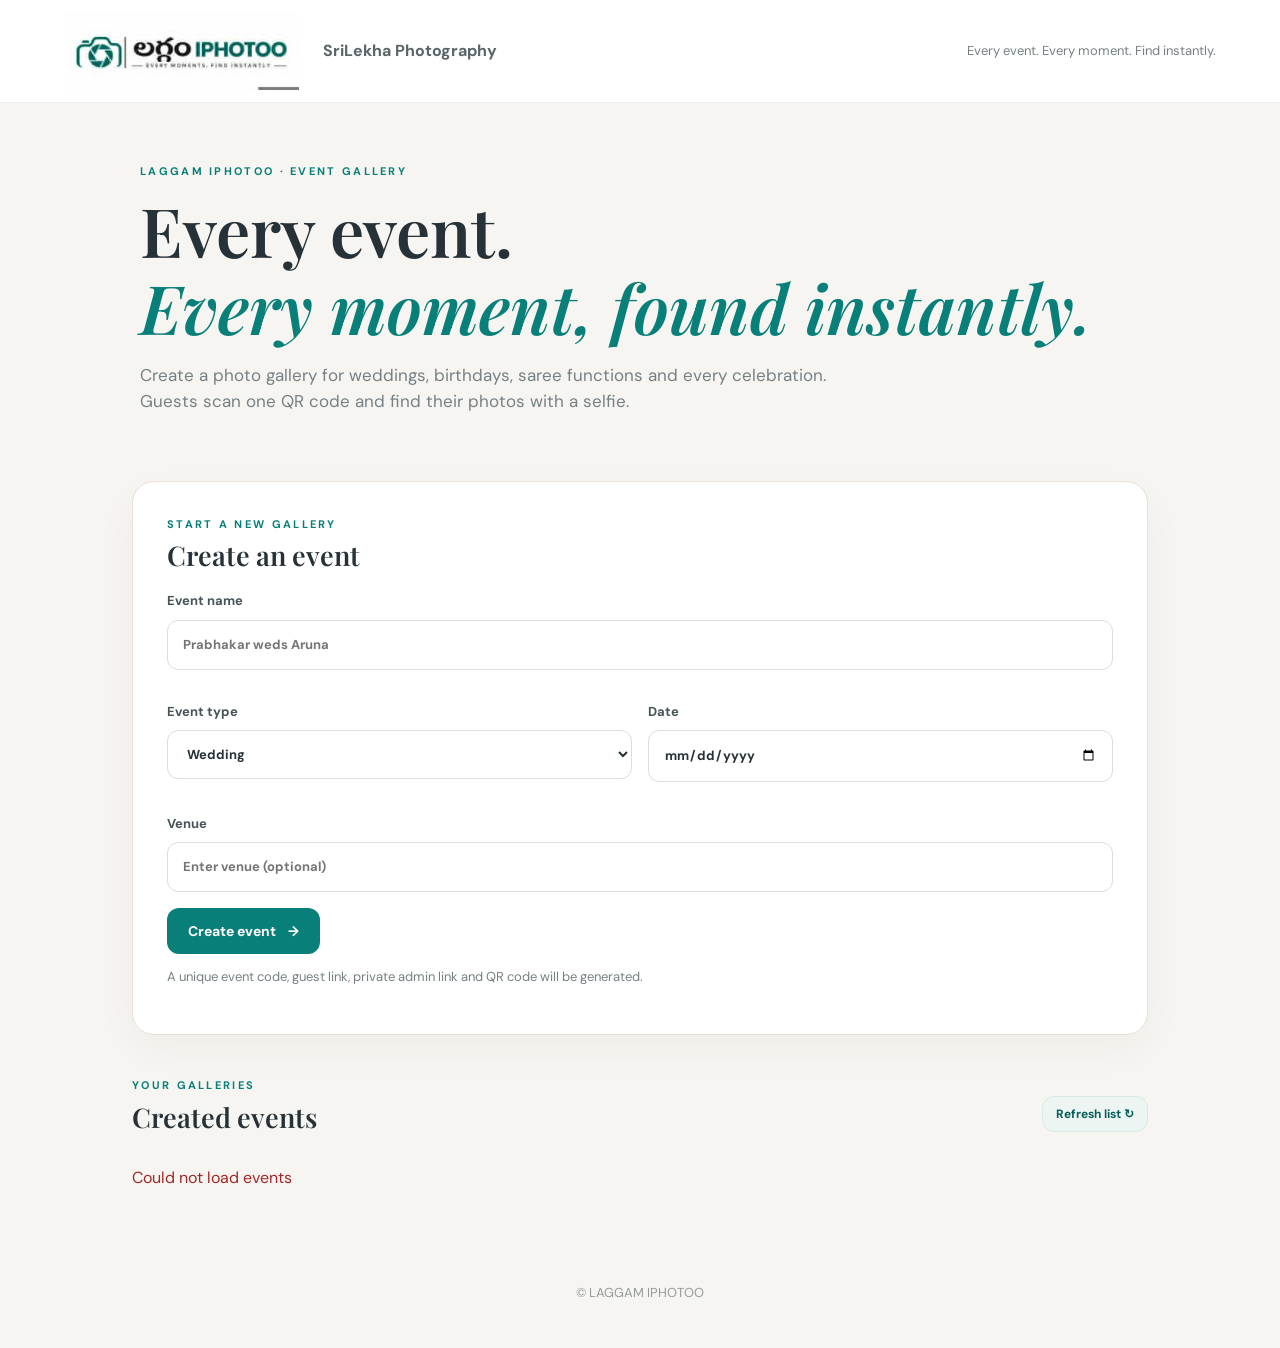
==== commit 726578e4: "Use provided LAGGAM IPHOTOO logo across all pages" ====
--- a/static/index.html
+++ b/static/index.html
@@ -1,53 +1,37 @@
 <!doctype html>
 <html lang="en"><head><meta charset="utf-8"><meta name="viewport" content="width=device-width,initial-scale=1"><meta name="theme-color" content="#087f78"><title>LAGGAM IPHOTOO | Every event, every moment</title><link rel="stylesheet" href="/static/style.css"></head>
 <body>
-<header class="site-header"><a class="brand" href="/"><img src="/static/logo-laggam.jpg" alt="LAGGAM IPHOTOO logo"></a><div class="studio-name">SriLekha Photography</div><span class="header-tagline">Every event. Every moment. Find instantly.</span></header>
+<header class="site-header"><a class="brand" href="/"><img src="/static/brand-logo.jpg" alt="LAGGAM IPHOTOO logo"></a><div class="studio-name">SriLekha Photography</div><span class="header-tagline">Every event. Every moment. Find instantly.</span></header>
 <main class="shell">
-<section class="hero"><div class="eyebrow">LAGGAM IPHOTOO · EVENT PHOTO FINDER</div><h1>Every event.<br><em>Every moment, found instantly.</em></h1><p>Create a photo gallery for weddings, birthdays, saree functions and every celebration. Guests scan a QR code and find their photos with a selfie.</p></section>
-<section id="pin-panel" class="panel pin-panel"><div class="section-kicker">STUDIO ADMIN ACCESS</div><h2>Enter your Studio PIN</h2><p class="muted">The PIN is shown in the black LAGGAM IPHOTOO server window on this laptop. Do not share it with guests.</p><form id="pin-form"><label>Studio PIN<input id="studio-pin" type="password" autocomplete="current-password" required></label><button class="primary" type="submit">Unlock event manager →</button></form><p id="pin-message" class="error" aria-live="polite"></p></section>
-<div id="manager" class="hidden">
-<section class="server-status"><span class="live-dot"></span><div><strong>Laptop photo server is running</strong><p id="tunnel-state" class="muted">Checking the guest link…</p></div><button class="secondary small" id="refresh-status" type="button">Refresh ↻</button></section>
+<section class="hero"><div class="eyebrow">LAGGAM IPHOTOO · EVENT GALLERY</div><h1>Every event.<br><em>Every moment, found instantly.</em></h1><p>Create a photo gallery for weddings, birthdays, saree functions and every celebration. Guests scan one QR code and find their photos with a selfie.</p></section>
 <section class="panel" id="create-panel"><div class="section-kicker">START A NEW GALLERY</div><h2>Create an event</h2><form id="create-form">
 <label>Event name<input name="name" placeholder="Prabhakar weds Aruna" maxlength="100" required></label>
 <div class="form-grid"><label>Event type<select name="event_type" required><option>Wedding</option><option>Birthday</option><option>Saree Function</option><option>Engagement</option><option>Reception</option><option>Anniversary</option><option>Other Event</option></select></label><label>Date<input name="date" type="date"></label></div>
 <label>Venue<input name="venue" placeholder="Enter venue (optional)" maxlength="160"></label>
-<button class="primary" type="submit">Create event <span>→</span></button><p class="form-note">The event code, guest QR and private admin link are generated automatically.</p></form><div id="created-result" aria-live="polite"></div></section>
-<section class="events-section"><div class="events-heading"><div><div class="section-kicker">LOCAL EVENT RECORDS</div><h2>Created events</h2></div><button class="secondary small" id="refresh-events" type="button">Refresh list ↻</button></div><div id="events-list" class="events-grid"><p class="muted">Loading saved events…</p></div></section>
-</div></main>
-<footer>© LAGGAM IPHOTOO <span>·</span> SriLekha Photography</footer>
+<button class="primary" type="submit">Create event <span>→</span></button><p class="form-note">A unique event code, guest link, private admin link and QR code will be generated.</p></form><div id="created-result" aria-live="polite"></div></section>
+<section class="events-section"><div class="events-heading"><div><div class="section-kicker">YOUR GALLERIES</div><h2>Created events</h2></div><button class="secondary small" id="refresh-events" type="button">Refresh list ↻</button></div><div id="events-list" class="events-grid"><p class="muted">Loading saved events…</p></div></section>
+</main><footer>© LAGGAM IPHOTOO</footer>
 <script>
-const $=s=>document.querySelector(s), keyName='laggam_studio_pin', linksName='laggam_event_admin_links';
-function pin(){return sessionStorage.getItem(keyName)||''}
-function readLinks(){try{return JSON.parse(localStorage.getItem(linksName)||'{}')}catch(e){return {}}}
+const $=s=>document.querySelector(s);
+const base=location.origin;
+const savedKey='laggam-iphotoo-admin-links';
+function readLinks(){try{return JSON.parse(localStorage.getItem(savedKey)||'{}')}catch{return {}}}
+function saveLink(id,url){const a=readLinks();a[id]=url;localStorage.setItem(savedKey,JSON.stringify(a))}
 function esc(s){return String(s??'').replace(/[&<>"']/g,c=>({'&':'&amp;','<':'&lt;','>':'&gt;','"':'&quot;',"'":'&#39;'}[c]))}
-function auth(){return {'X-Owner-Pin':pin()}}
-async function unlock(value){
- const r=await fetch('/api/admin/verify',{method:'POST',headers:{'X-Owner-Pin':value}});
- if(!r.ok)throw new Error('PIN is incorrect. Check the black server window on this laptop.');
- sessionStorage.setItem(keyName,value);$('#pin-panel').classList.add('hidden');$('#manager').classList.remove('hidden');await loadEvents();await refreshStatus();
-}
-$('#pin-form').onsubmit=async e=>{e.preventDefault();$('#pin-message').textContent='';try{await unlock($('#studio-pin').value)}catch(err){$('#pin-message').textContent=err.message}};
-if(pin())unlock(pin()).catch(()=>{sessionStorage.removeItem(keyName)});
-async function refreshStatus(){
- try{const r=await fetch('/api/system/status');const d=await r.json();$('#tunnel-state').textContent=d.public_url?'Guest link ready: '+d.public_url:'No public guest link yet. Keep the server window open and wait for the Cloudflare URL.'}
- catch(e){$('#tunnel-state').textContent='Unable to read server status'}
-}
 async function loadEvents(){
  const box=$('#events-list');box.innerHTML='<p class="muted">Loading saved events…</p>';
- try{const r=await fetch('/api/events',{headers:auth()});if(!r.ok)throw new Error('Studio access expired. Enter the PIN again.');const items=await r.json();
+ try{const r=await fetch('/api/events');if(!r.ok)throw new Error('Could not load events');const items=await r.json();
  if(!items.length){box.innerHTML='<div class="empty-state">No events yet. Create your first event above.</div>';return}
- const links=readLinks();box.innerHTML=items.map(ev=>{
- const admin=links[ev.id];return '<article class="event-card"><div class="event-card-top"><span class="event-type">'+esc(ev.event_type||'Event')+'</span><span class="event-code">'+esc(ev.id)+'</span></div><h3>'+esc(ev.name)+'</h3><p class="muted">'+esc(ev.date||'Date not set')+(ev.venue?' · '+esc(ev.venue):'')+'</p><div class="event-stats">'+(Number(ev.photo_count)||0)+' photos · '+(Number(ev.indexed_count)||0)+' face-indexed</div><div class="event-actions"><a class="text-link" href="/event/'+encodeURIComponent(ev.id)+'" target="_blank">Guest page</a><a class="text-link" href="/api/events/'+encodeURIComponent(ev.id)+'/qr" target="_blank">QR code</a>'+(admin?'<a class="text-link" href="'+esc(admin)+'" target="_blank">Admin</a>':'<span class="muted tiny">Private Admin link is stored in the browser that created this event</span>')+'</div></article>'
- }).join('');
+ const links=readLinks();box.innerHTML=items.map(ev=>{const admin=links[ev.id];return `<article class="event-card"><div class="event-card-top"><span class="event-type">${esc(ev.event_type||'Event')}</span><span class="event-code">${esc(ev.id)}</span></div><h3>${esc(ev.name)}</h3><p class="muted">${esc(ev.date||'Date not set')} ${ev.venue?'· '+esc(ev.venue):''}</p><div class="event-stats">${Number(ev.photo_count)||0} photos uploaded</div><div class="event-actions"><a class="text-link" href="/event/${encodeURIComponent(ev.id)}" target="_blank">Guest page</a><a class="text-link" href="/api/events/${encodeURIComponent(ev.id)}/qr" target="_blank">QR code</a>${admin?`<a class="text-link" href="${esc(admin)}" target="_blank">Admin</a>`:'<span class="muted tiny">Private admin link saved only on the browser that created this event</span>'}</div></article>`}).join('');
  }catch(e){box.innerHTML='<p class="error">'+esc(e.message)+'</p>'}
 }
-$('#create-form').onsubmit=async e=>{
+$('#create-form').addEventListener('submit',async e=>{
  e.preventDefault();const btn=e.target.querySelector('button[type=submit]');btn.disabled=true;btn.textContent='Creating…';
- try{const r=await fetch('/api/events',{method:'POST',headers:auth(),body:new FormData(e.target)});const d=await r.json();if(!r.ok)throw new Error(d.detail||'Event could not be created');
- const map=readLinks();map[d.event.id]=d.admin_url;localStorage.setItem(linksName,JSON.stringify(map));
- $('#created-result').innerHTML='<div class="created-card"><div class="success-kicker">EVENT CREATED</div><h3>'+esc(d.event.name)+'</h3><div class="created-code">Event code: <strong>'+esc(d.event.id)+'</strong> <button class="copy-button" id="copy-code" type="button">Copy code</button></div><div class="created-actions"><a class="primary-link" href="'+esc(d.admin_url)+'" target="_blank">Open event admin ↗</a><a class="text-link" href="'+esc(d.guest_url)+'" target="_blank">Preview guest page</a></div><img class="qr-large" src="'+esc(d.qr_url)+'" alt="Guest QR code"><p class="muted tiny">Keep the Admin link private. Print or share the guest QR code.</p></div>';
+ try{const r=await fetch('/api/events',{method:'POST',body:new FormData(e.target)});const d=await r.json();if(!r.ok)throw new Error(d.detail||'Event could not be created');
+ saveLink(d.event.id,d.admin_url);
+ $('#created-result').innerHTML=`<div class="created-card"><div class="success-kicker">EVENT CREATED</div><h3>${esc(d.event.name)}</h3><div class="created-code">Event code: <strong>${esc(d.event.id)}</strong> <button class="copy-button" id="copy-code" type="button">Copy code</button></div><div class="created-actions"><a class="primary-link" href="${esc(d.admin_url)}" target="_blank">Open event admin ↗</a><a class="text-link" href="${esc(d.guest_url)}" target="_blank">Preview guest page</a></div><img class="qr-large" src="${esc(d.qr_url)}" alt="Guest QR code"><p class="muted tiny">Keep the private admin link safe. Print or share the guest QR code.</p></div>`;
  $('#copy-code').onclick=()=>navigator.clipboard?.writeText(d.event.id);e.target.reset();await loadEvents();$('#created-result').scrollIntoView({behavior:'smooth',block:'nearest'});
  }catch(err){$('#created-result').innerHTML='<p class="error">'+esc(err.message)+'</p>'}finally{btn.disabled=false;btn.innerHTML='Create event <span>→</span>'}
-};
-$('#refresh-events').onclick=loadEvents;$('#refresh-status').onclick=refreshStatus;
+});
+$('#refresh-events').onclick=loadEvents;loadEvents();
 </script></body></html>
--- a/static/style.css
+++ b/static/style.css
@@ -2,14 +2,15 @@
 :root{--teal:#087f78;--teal-dark:#075e59;--gold:#d5ad64;--ink:#263238;--muted:#758084;--cream:#fbf7f0;--border:#e7e1d8;--rose:#80334b}
 *{box-sizing:border-box}body{margin:0;background:#f7f5f1;color:var(--ink);font-family:'DM Sans',sans-serif;line-height:1.55}
 .site-header{min-height:82px;padding:12px clamp(18px,5vw,70px);background:#fff;display:flex;align-items:center;gap:24px;border-bottom:1px solid #eee;position:sticky;top:0;z-index:10}
-.brand{display:flex;align-items:center;min-width:240px}.brand img{width:245px;max-width:100%;height:auto;display:block}.studio-name{font-weight:700;color:#596569;white-space:nowrap}.header-tagline{margin-left:auto;color:var(--muted);font-size:13px;text-align:right}
+.brand{display:flex;align-items:center;min-width:210px}.brand img{width:235px;max-width:100%;height:auto;display:block}.studio-name{font-weight:700;color:#596569;white-space:nowrap}.header-tagline{margin-left:auto;color:var(--muted);font-size:13px;text-align:right}
 .shell{max-width:1060px;margin:38px auto;padding:0 22px}.hero{padding:22px 8px 30px}.eyebrow,.section-kicker{color:var(--teal);font-size:11px;letter-spacing:2.3px;font-weight:700;text-transform:uppercase}.hero h1{font:600 clamp(38px,6.5vw,68px)/1.12 'Playfair Display',serif;margin:12px 0 14px}.hero h1 em{color:var(--teal)}.hero p{max-width:720px;color:var(--muted);font-size:17px}
 .panel{background:#fff;border:1px solid var(--border);border-radius:22px;padding:clamp(20px,4vw,34px);margin:20px 0;box-shadow:0 14px 40px #3c28100a}.panel h2,.events-section h2{font:600 27px 'Playfair Display',serif;margin:4px 0 20px}.panel h2{margin-bottom:18px}
 label{display:block;font-size:13px;font-weight:700;color:#465457;margin:16px 0}input,select{display:block;width:100%;margin-top:8px;padding:14px 15px;border:1px solid #d9dfdc;border-radius:11px;font:inherit;background:white;color:var(--ink);min-height:48px}input:focus,select:focus{outline:2px solid #b9dfd8;border-color:var(--teal)}
 .form-grid{display:grid;grid-template-columns:1fr 1fr;gap:16px}.primary,.secondary{border:0;border-radius:12px;padding:14px 21px;font:700 14px 'DM Sans',sans-serif;cursor:pointer;display:inline-flex;align-items:center;justify-content:center;gap:12px;text-decoration:none}.primary{background:var(--teal);color:white}.primary:hover,.primary-link:hover{background:var(--teal-dark)}.primary:disabled{opacity:.6;cursor:wait}.secondary{background:#edf5f3;color:var(--teal-dark);border:1px solid #d8eae6}.small{padding:9px 13px;font-size:12px}.form-note,.muted{color:var(--muted);font-size:13px}.created-card{margin-top:24px;padding:22px;border-radius:16px;background:#eff8f5;border:1px solid #d8ebe5}.success-kicker{font-size:11px;letter-spacing:2px;color:var(--teal);font-weight:700}.created-card h3{font:600 24px 'Playfair Display',serif;margin:7px 0}.created-code{display:flex;align-items:center;gap:9px;flex-wrap:wrap}.copy-button{border:1px solid #c9dfd9;background:white;color:var(--teal-dark);padding:5px 9px;border-radius:7px}.created-actions,.event-actions{display:flex;gap:15px;align-items:center;flex-wrap:wrap;margin-top:14px}.primary-link{background:var(--teal);color:#fff;border-radius:9px;padding:10px 13px;text-decoration:none;font-weight:700;font-size:13px}.text-link,.back-link{color:var(--teal-dark);font-weight:700;font-size:13px}.qr-large{display:block;width:190px;max-width:80%;background:white;padding:10px;border:1px solid var(--border);border-radius:12px;margin:18px auto}
-.events-section{margin:42px 0}.events-heading{display:flex;justify-content:space-between;align-items:center;gap:15px}.events-section h2{margin:5px 0 15px}.events-grid{display:grid;grid-template-columns:repeat(auto-fit,minmax(250px,1fr));gap:15px}.event-card{background:white;border:1px solid var(--border);border-radius:16px;padding:18px;box-shadow:0 8px 24px #3c281008}.event-card-top{display:flex;justify-content:space-between;gap:10px;align-items:center}.event-type,.event-code,.event-code-badge,.status-pill{font-size:10px;letter-spacing:.8px;font-weight:700;border-radius:40px;padding:5px 9px;background:#eaf5f2;color:var(--teal-dark)}.event-code{background:#f3f1ec;color:#697174}.event-card h3{font:600 21px 'Playfair Display',serif;margin:14px 0 4px}.event-stats{font-size:12px;color:var(--muted);margin-top:10px}.event-actions{border-top:1px solid #eee;margin-top:15px;padding-top:13px}.tiny{font-size:11px}.empty-state{background:white;padding:25px;border:1px dashed #d6dedb;border-radius:14px;color:var(--muted)}
+.events-section{margin:42px 0}.events-heading{display:flex;justify-content:space-between;align-items:center;gap:15px}.events-section h2{margin:5px 0 15px}.events-grid{display:grid;grid-template-columns:repeat(auto-fit,minmax(250px,1fr));gap:15px}.event-card{background:white;border:1px solid var(--border);border-radius:16px;padding:18px;box-shadow:0 8px 24px #3c281008}.event-card-top{display:flex;justify-content:space-between;gap:10px;align-items:center}.event-type,.event-code,.event-code-badge,.status-pill{font-size:10px;letter-spacing:.8px;font-weight:700;border-radius:40px;padding:5px 9px;background:#eaf5f2;color:var(--teal-dark)}.event-code{background:#f3f1ec;color:#697174}.event-card h3{font:600 21px 'Playfair Display',serif;margin:14px 0 4px}.event-stats{font-size:12px;color:var(--muted);margin-top:10px}.event-actions{border-top:1px solid #eee;margin-top:15px;padding-top:13px}.empty-state{background:white;padding:25px;border:1px dashed #d6dedb;border-radius:14px;color:var(--muted)}
 footer{text-align:center;color:#939b9b;padding:34px 15px 45px;font-size:13px}footer span{color:var(--gold)}
 .guest-shell{max-width:840px}.event-cover{border:1px solid #ead7ba;border-radius:32px;padding:clamp(35px,8vw,80px) clamp(24px,7vw,70px);text-align:center;background:linear-gradient(140deg,#fffaf2,#f7e8df);box-shadow:0 18px 45px #60442a0d}.event-cover h1{font:600 clamp(35px,7.5vw,64px)/1.17 'Playfair Display',serif;color:var(--rose);margin:18px auto;max-width:700px;overflow-wrap:anywhere}.event-meta{color:#80777a}.gold-divider{color:var(--gold);font-size:22px;margin:28px}.cover-copy{max-width:500px;margin:0 auto 30px;color:#746a6e;font-size:18px}.find-button{font-size:17px;padding:18px 30px}
 .admin-shell{max-width:1000px}.back-link{text-decoration:none}.admin-title{display:flex;justify-content:space-between;align-items:center;gap:15px;padding:22px 0}.admin-title h1{font:600 clamp(28px,5vw,44px) 'Playfair Display',serif;margin:5px 0}.event-code-badge{font-size:12px;padding:10px 13px}.status-pill{background:#ecf7ed;color:#327340}.instruction-box{background:#f4f8f7;padding:15px 18px;border-radius:12px;font-size:13px}.instruction-box ol{padding-left:20px;margin-bottom:0}.instruction-box li{margin:5px 0}.warning-note,.privacy-note{background:#fff8e9;border-left:3px solid var(--gold);padding:12px 14px;color:#6e604b;font-size:12px;border-radius:5px}.privacy-note{background:#f3f7f6;border-left-color:var(--teal)}
-.gallery{display:grid;grid-template-columns:repeat(auto-fill,minmax(155px,1fr));gap:13px;margin-top:18px}.gallery article{background:white;border:1px solid var(--border);border-radius:12px;overflow:hidden}.gallery img{width:100%;height:185px;object-fit:cover;display:block}.gallery a{display:block;padding:10px;color:var(--teal-dark);font-size:13px;font-weight:700}.consent-row{display:flex;gap:10px;align-items:flex-start;font-size:12px;font-weight:500;line-height:1.5}.consent-row input{width:18px;min-width:18px;height:18px;min-height:18px;margin:2px 0 0}.status-message{margin:16px 0;color:var(--teal-dark);font-size:14px}.error{color:#a12828}.hidden{display:none!important}
-@media(max-width:680px){.site-header{gap:10px;padding:10px 13px;flex-wrap:wrap}.brand{min-width:0;width:58%}.brand img{width:100%;max-width:230px}.studio-name{font-size:11px}.header-tagline{display:none}.shell{margin:18px auto;padding:0 14px}.form-grid{grid-template-columns:1fr;gap:0}.hero p{font-size:15px}.events-heading{align-items:flex-start}.event-actions{gap:11px}.event-cover{border-radius:23px}.admin-title{align-items:flex-start;flex-direction:column}.panel{border-radius:17px}.cover-copy{font-size:16px}}
+.gallery{display:grid;grid-template-columns:repeat(auto-fill,minmax(155px,1fr));gap:13px;margin-top:18px}.gallery article{background:white;border:1px solid var(--border);border-radius:12px;overflow:hidden}.gallery img{width:100%;height:185px;object-fit:cover;display:block}.gallery a{display:block;padding:10px;color:var(--teal-dark);font-size:13px;font-weight:700}.photo-status{display:block;padding:0 10px 10px;color:var(--muted);font-size:11px}.consent-row{display:flex;gap:10px;align-items:flex-start;font-size:12px;font-weight:500;line-height:1.5}.consent-row input{width:18px;min-width:18px;height:18px;min-height:18px;margin:2px 0 0}.status-message{margin:16px 0;color:var(--teal-dark);font-size:14px}.error{color:#a12828}.hidden{display:none!important}
+.server-status{display:flex;align-items:center;gap:12px;background:#edf8f4;border:1px solid #d8ebe5;border-radius:14px;padding:14px 17px;margin-bottom:18px}.server-status p{margin:2px 0 0}.server-status button{margin-left:auto}.live-dot{width:10px;height:10px;border-radius:50%;background:#2ea36e;box-shadow:0 0 0 5px #2ea36e20}.pin-panel{max-width:560px;margin:0 auto}.stats-grid{display:grid;grid-template-columns:repeat(3,1fr);gap:12px}.stats-grid div{padding:15px;border-radius:12px;background:#f5f8f7;text-align:center}.stats-grid strong{display:block;font:600 26px 'Playfair Display',serif;color:var(--teal)}.stats-grid span{font-size:11px;color:var(--muted)}.danger-panel{border-color:#ecd8d4}.danger-button{background:#a33d38;color:white;border:0;border-radius:10px;padding:12px 16px;font-weight:700;cursor:pointer}
+@media(max-width:680px){.site-header{gap:10px;padding:10px 13px;flex-wrap:wrap}.brand{min-width:0;width:58%}.brand img{width:100%;max-width:230px}.studio-name{font-size:11px}.header-tagline{display:none}.shell{margin:18px auto;padding:0 14px}.form-grid{grid-template-columns:1fr;gap:0}.hero p{font-size:15px}.events-heading{align-items:flex-start}.event-actions{gap:11px}.event-cover{border-radius:23px}.admin-title{align-items:flex-start;flex-direction:column}.panel{border-radius:17px}.cover-copy{font-size:16px}.server-status{align-items:flex-start;flex-wrap:wrap}.server-status button{margin-left:22px}.stats-grid{gap:7px}.stats-grid div{padding:10px 4px}}
